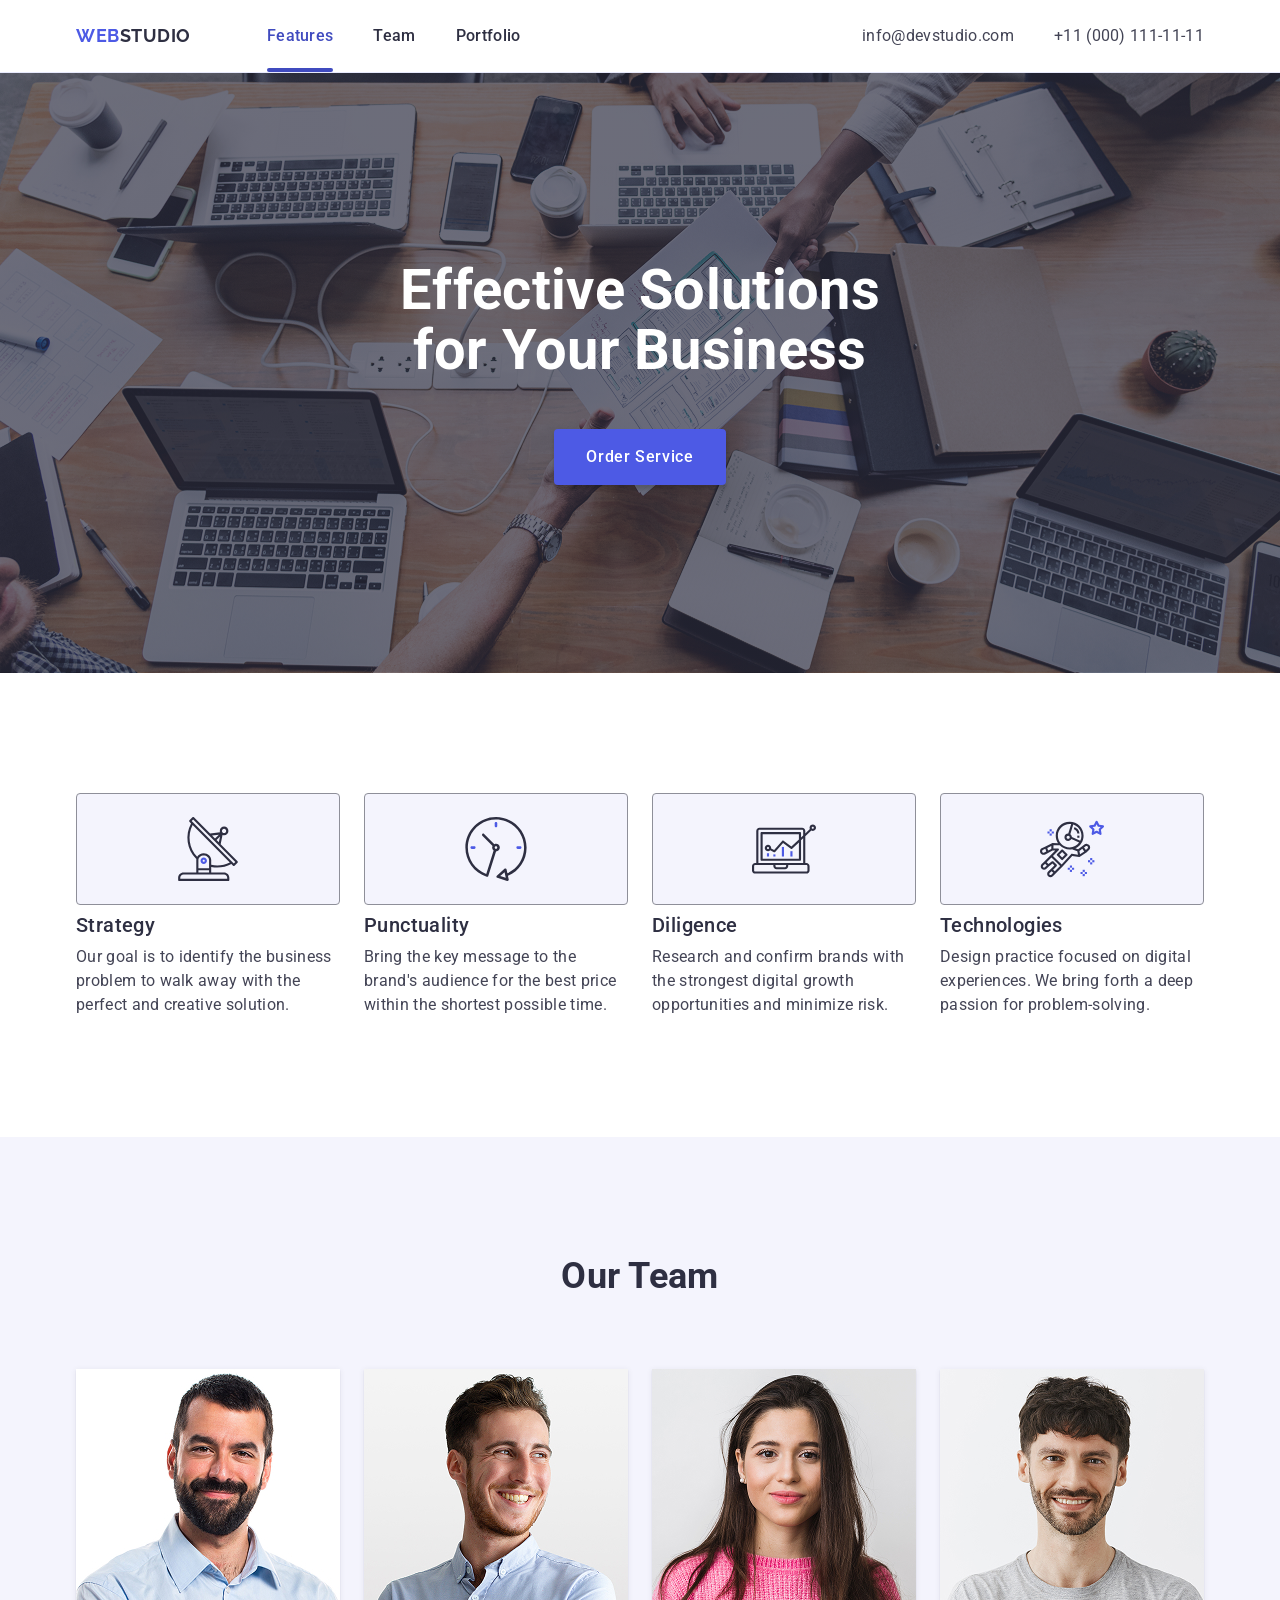
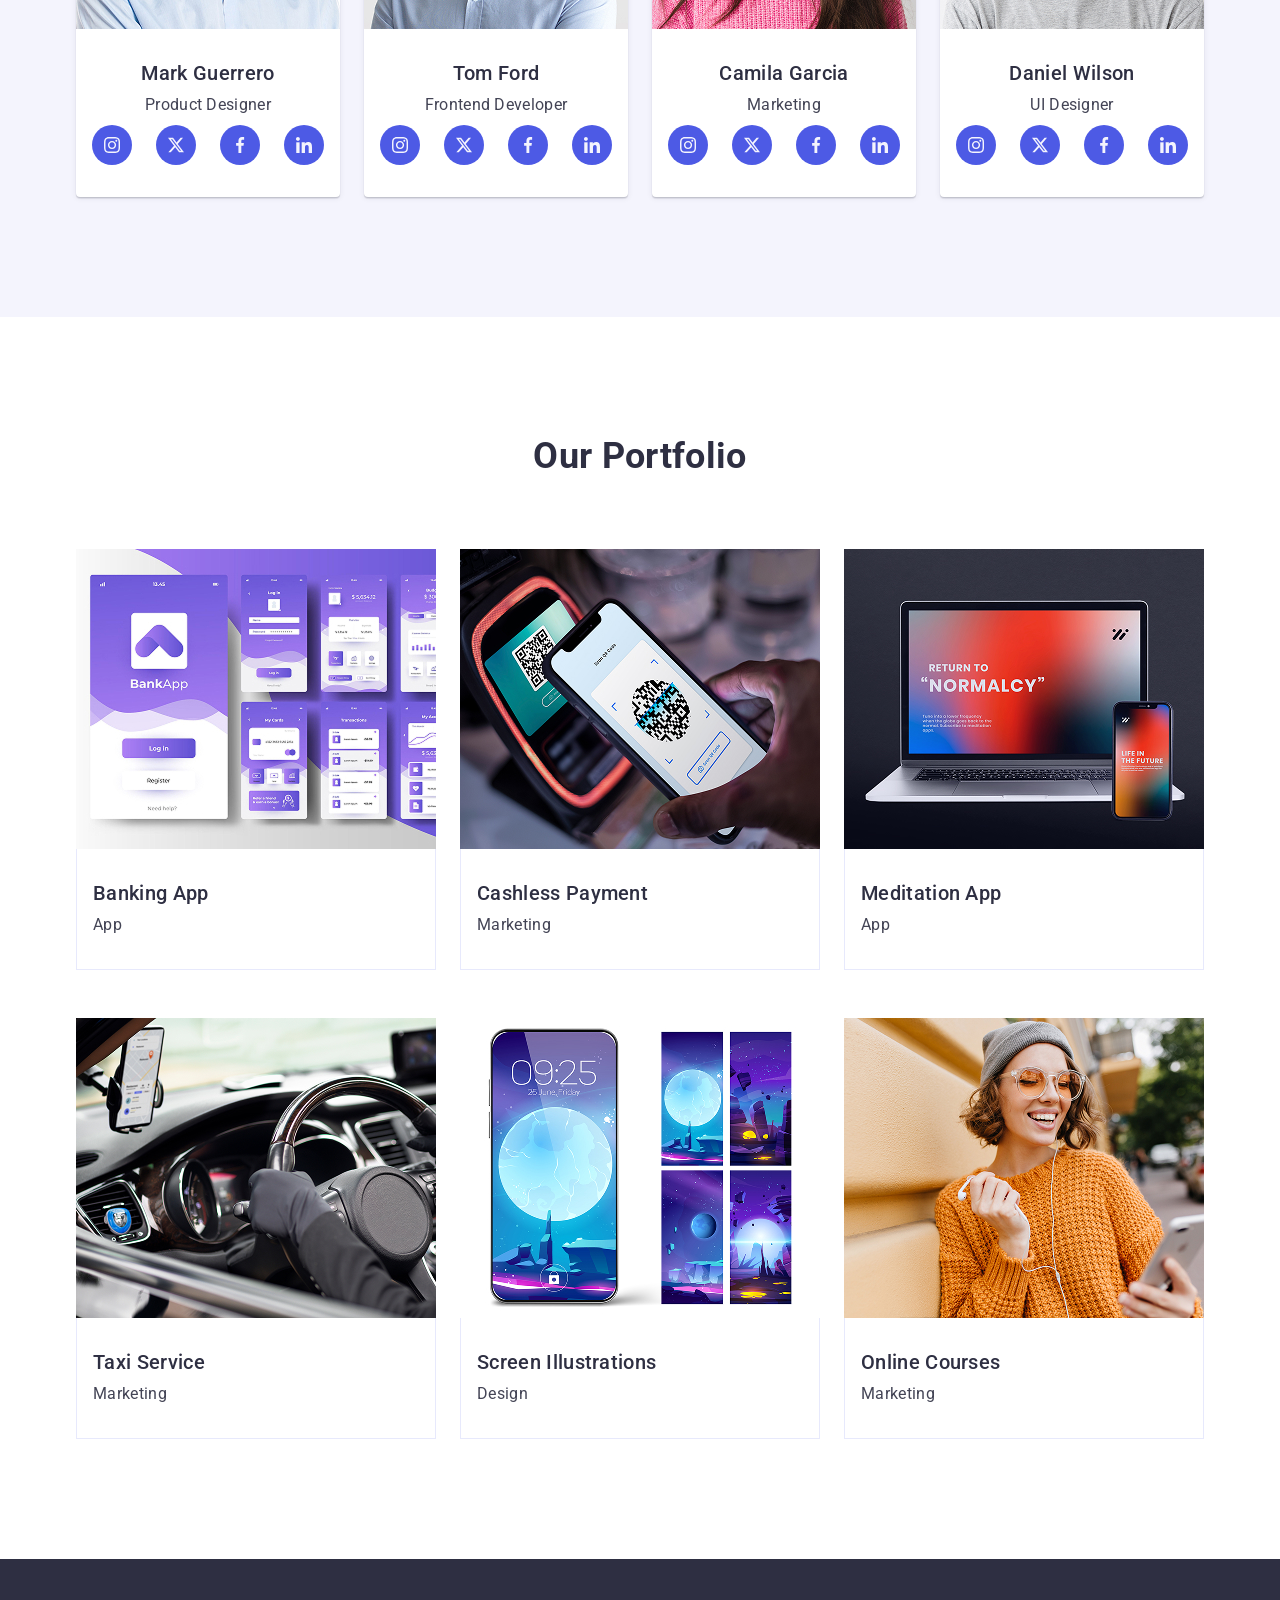
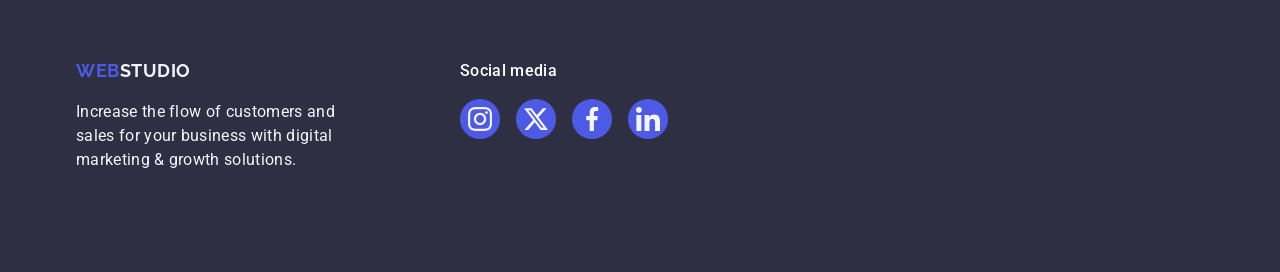
==== index.html @ fd8f3ca8 "Initial commit" ====
<!doctype html>
<html lang="en">
  <head>
    <meta charset="UTF-8" />
    <meta name="viewport" content="width=device-width, initial-scale=1.0" />
    <title>WebStudio</title>
    <link rel="preconnect" href="https://fonts.googleapis.com" />
    <link rel="preconnect" href="https://fonts.gstatic.com" crossorigin />
    <link
      href="https://fonts.googleapis.com/css2?family=Raleway:ital,wght@0,100..900;1,100..900&family=Roboto:ital,wght@0,100..900;1,100..900&display=swap"
      rel="stylesheet"
    />
    <link
      rel="stylesheet"
      href="https://cdnjs.cloudflare.com/ajax/libs/modern-normalize/3.0.1/modern-normalize.min.css"
      integrity="sha512-q6WgHqiHlKyOqslT/lgBgodhd03Wp4BEqKeW6nNtlOY4quzyG3VoQKFrieaCeSnuVseNKRGpGeDU3qPmabCANg=="
      crossorigin="anonymous"
      referrerpolicy="no-referrer"
    />
    <link rel="stylesheet" href="./css/main.css" />
  </head>
  <body>
    <!-- Header section -->
    <header class="header" id="header">
      <div class="container">
        <a class="header-logo logo" href="./index.html">
          <span class="accent">Web</span>Studio
        </a>
        <nav class="nav">
          <ul class="nav-list">
            <li class="nav-item">
              <a class="nav-link current" href="#features">Features</a>
            </li>
            <li class="nav-item">
              <a class="nav-link" href="#team">Team</a>
            </li>
            <li class="nav-item">
              <a class="nav-link" href="#portfolio">Portfolio</a>
            </li>
          </ul>
        </nav>
        <address class="address">
          <ul class="address-list">
            <li class="address-item">
              <a class="address-link" href="mailto:info@devstudio.com">
                info@devstudio.com
              </a>
            </li>
            <li class="address-item">
              <a class="address-link" href="tel:+110001111111">
                +11 (000) 111-11-11
              </a>
            </li>
          </ul>
        </address>
      </div>
    </header>
    <!-- Main section -->
    <main>
      <!-- Hero section -->
      <section class="hero" id="hero">
        <div class="container">
          <h1 class="hero-title">Effective Solutions for Your Business</h1>
          <button class="btn" type="button">Order Service</button>
        </div>
      </section>
      <!-- Features section -->
      <section class="features section" id="features">
        <div class="container">
          <h2 class="sr-only">Our Features</h2>
          <ul class="features-list">
            <li class="features-item">
              <div class="features-wrapper">
                <svg class="features-icon" width="64" height="64">
                  <use href="./images/icons.svg#antena"></use>
                </svg>
              </div>
              <h3 class="features-caption">Strategy</h3>
              <p class="features-text">
                Our goal is to identify the business problem to walk away with
                the perfect and creative solution.
              </p>
            </li>
            <li class="features-item">
              <div class="features-wrapper">
                <svg class="features-icon" width="64" height="64">
                  <use href="./images/icons.svg#clock"></use>
                </svg>
              </div>
              <h3 class="features-caption">Punctuality</h3>
              <p class="features-text">
                Bring the key message to the brand's audience for the best price
                within the shortest possible time.
              </p>
            </li>
            <li class="features-item">
              <div class="features-wrapper">
                <svg class="features-icon" width="64" height="64">
                  <use href="./images/icons.svg#diagram"></use>
                </svg>
              </div>
              <h3 class="features-caption">Diligence</h3>
              <p class="features-text">
                Research and confirm brands with the strongest digital growth
                opportunities and minimize risk.
              </p>
            </li>
            <li class="features-item">
              <div class="features-wrapper">
                <svg class="features-icon" width="64" height="64">
                  <use href="./images/icons.svg#astronaut"></use>
                </svg>
              </div>
              <h3 class="features-caption">Technologies</h3>
              <p class="features-text">
                Design practice focused on digital experiences. We bring forth a
                deep passion for problem-solving.
              </p>
            </li>
          </ul>
        </div>
      </section>
      <!-- Team section -->
      <section class="team section" id="team">
        <div class="container">
          <h2 class="team-title section-title">Our Team</h2>
          <ul class="team-list">
            <li class="team-item">
              <img
                class="team-avatar"
                src="./images/team-1.jpg"
                alt="Mark Guerrero"
                width="264"
                height="260"
              />
              <div class="team-item-text">
                <h3 class="team-author">Mark Guerrero</h3>
                <p class="team-text">Product Designer</p>
                <div class="team-wrapper">
                  <ul class="team-social-list">
                    <li class="team-social-item">
                      <a
                        class="team-link"
                        href="https://instagram.com"
                        target="_blank"
                        rel="noopener noreferrer"
                      >
                        <svg class="team-icon" width="16" height="16">
                          <use href="./images/icons.svg#instagram"></use>
                        </svg>
                      </a>
                    </li>
                    <li class="team-social-item">
                      <a
                        class="team-link"
                        href="https://twitter.com"
                        target="_blank"
                        rel="noopener noreferrer"
                      >
                        <svg class="team-icon" width="16" height="16">
                          <use href="./images/icons.svg#twitter"></use>
                        </svg>
                      </a>
                    </li>
                    <li class="team-social-item">
                      <a
                        class="team-link"
                        href="https://www.facebook.com/?locale=ru_RU"
                        target="_blank"
                        rel="noopener noreferrer"
                      >
                        <svg class="team-icon" width="16" height="16">
                          <use href="./images/icons.svg#facebook"></use>
                        </svg>
                      </a>
                    </li>
                    <li class="team-social-item">
                      <a
                        class="team-link"
                        href="https://ua.linkedin.com/"
                        target="_blank"
                        rel="noopener noreferrer"
                      >
                        <svg class="team-icon" width="16" height="16">
                          <use href="./images/icons.svg#linkedin"></use>
                        </svg>
                      </a>
                    </li>
                  </ul>
                </div>
              </div>
            </li>
            <li class="team-item">
              <img
                class="team-avatar"
                src="./images/team-2.jpg"
                alt="Tom Ford"
                width="264"
                height="260"
              />
              <div class="team-item-text">
                <h3 class="team-author">Tom Ford</h3>
                <p class="team-text">Frontend Developer</p>
                <div class="team-wrapper">
                  <ul class="team-social-list">
                    <li class="team-social-item">
                      <a
                        class="team-link"
                        href="https://instagram.com"
                        target="_blank"
                        rel="noopener noreferrer"
                      >
                        <svg class="team-icon" width="16" height="16">
                          <use href="./images/icons.svg#instagram"></use>
                        </svg>
                      </a>
                    </li>
                    <li class="team-social-item">
                      <a
                        class="team-link"
                        href="https://twitter.com"
                        target="_blank"
                        rel="noopener noreferrer"
                      >
                        <svg class="team-icon" width="16" height="16">
                          <use href="./images/icons.svg#twitter"></use>
                        </svg>
                      </a>
                    </li>
                    <li class="team-social-item">
                      <a
                        class="team-link"
                        href="https://www.facebook.com/?locale=ru_RU"
                        target="_blank"
                        rel="noopener noreferrer"
                      >
                        <svg class="team-icon" width="16" height="16">
                          <use href="./images/icons.svg#facebook"></use>
                        </svg>
                      </a>
                    </li>
                    <li class="team-social-item">
                      <a
                        class="team-link"
                        href="https://ua.linkedin.com/"
                        target="_blank"
                        rel="noopener noreferrer"
                      >
                        <svg class="team-icon" width="16" height="16">
                          <use href="./images/icons.svg#linkedin"></use>
                        </svg>
                      </a>
                    </li>
                  </ul>
                </div>
              </div>
            </li>
            <li class="team-item">
              <img
                class="team-avatar"
                src="./images/team-3.jpg"
                alt="Camila Garcia"
                width="264"
                height="260"
              />
              <div class="team-item-text">
                <h3 class="team-author">Camila Garcia</h3>
                <p class="team-text">Marketing</p>
                <div class="team-wrapper">
                  <ul class="team-social-list">
                    <li class="team-social-item">
                      <a
                        class="team-link"
                        href="https://instagram.com"
                        target="_blank"
                        rel="noopener noreferrer"
                      >
                        <svg class="team-icon" width="16" height="16">
                          <use href="./images/icons.svg#instagram"></use>
                        </svg>
                      </a>
                    </li>
                    <li class="team-social-item">
                      <a
                        class="team-link"
                        href="https://twitter.com"
                        target="_blank"
                        rel="noopener noreferrer"
                      >
                        <svg class="team-icon" width="16" height="16">
                          <use href="./images/icons.svg#twitter"></use>
                        </svg>
                      </a>
                    </li>
                    <li class="team-social-item">
                      <a
                        class="team-link"
                        href="https://www.facebook.com/?locale=ru_RU"
                        target="_blank"
                        rel="noopener noreferrer"
                      >
                        <svg class="team-icon" width="16" height="16">
                          <use href="./images/icons.svg#facebook"></use>
                        </svg>
                      </a>
                    </li>
                    <li class="team-social-item">
                      <a
                        class="team-link"
                        href="https://ua.linkedin.com/"
                        target="_blank"
                        rel="noopener noreferrer"
                      >
                        <svg class="team-icon" width="16" height="16">
                          <use href="./images/icons.svg#linkedin"></use>
                        </svg>
                      </a>
                    </li>
                  </ul>
                </div>
              </div>
            </li>
            <li class="team-item">
              <img
                class="team-avatar"
                src="./images/team-4.jpg"
                alt="Daniel Wilson"
                width="264"
                height="260"
              />
              <div class="team-item-text">
                <h3 class="team-author">Daniel Wilson</h3>
                <p class="team-text">UI Designer</p>
                <div class="team-wrapper">
                  <ul class="team-social-list">
                    <li class="team-social-item">
                      <a
                        class="team-link"
                        href="https://instagram.com"
                        target="_blank"
                        rel="noopener noreferrer"
                      >
                        <svg class="team-icon" width="16" height="16">
                          <use href="./images/icons.svg#instagram"></use>
                        </svg>
                      </a>
                    </li>
                    <li class="team-social-item">
                      <a
                        class="team-link"
                        href="https://twitter.com"
                        target="_blank"
                        rel="noopener noreferrer"
                      >
                        <svg class="team-icon" width="16" height="16">
                          <use href="./images/icons.svg#twitter"></use>
                        </svg>
                      </a>
                    </li>
                    <li class="team-social-item">
                      <a
                        class="team-link"
                        href="https://www.facebook.com/?locale=ru_RU"
                        target="_blank"
                        rel="noopener noreferrer"
                      >
                        <svg class="team-icon" width="16" height="16">
                          <use href="./images/icons.svg#facebook"></use>
                        </svg>
                      </a>
                    </li>
                    <li class="team-social-item">
                      <a
                        class="team-link"
                        href="https://ua.linkedin.com/"
                        target="_blank"
                        rel="noopener noreferrer"
                      >
                        <svg class="team-icon" width="16" height="16">
                          <use href="./images/icons.svg#linkedin"></use>
                        </svg>
                      </a>
                    </li>
                  </ul>
                </div>
              </div>
            </li>
          </ul>
        </div>
      </section>
      <!-- Portfolio section -->
      <section class="portfolio section" id="portfolio">
        <div class="container">
          <h2 class="portfolio-title section-title">Our Portfolio</h2>
          <ul class="portfolio-list">
            <li class="portfolio-item">
              <div class="portfolio-thumb">
                <img
                  class="portfolio-pic"
                  src="./images/portfolio-1.jpg"
                  alt="Project Image"
                  width="360"
                  height="300"
                />
                <p class="overlay">
                  14 Stylish and User-Friendly App Design Concepts · Task
                  Manager App · Calorie Tracker App · Exotic Fruit Ecommerce App
                  · Cloud Storage App
                </p>
              </div>
              <div class="portfolio-item-text">
                <h3 class="portfolio-caption">Banking App</h3>
                <p class="portfolio-text">App</p>
              </div>
            </li>
            <li class="portfolio-item">
              <div class="portfolio-thumb">
                <img
                  class="portfolio-pic"
                  src="./images/portfolio-2.jpg"
                  alt="Project Image"
                  width="360"
                  height="300"
                />
                <p class="overlay">
                  14 Stylish and User-Friendly App Design Concepts · Task
                  Manager App · Calorie Tracker App · Exotic Fruit Ecommerce App
                  · Cloud Storage App
                </p>
              </div>
              <div class="portfolio-item-text">
                <h3 class="portfolio-caption">Cashless Payment</h3>
                <p class="portfolio-text">Marketing</p>
              </div>
            </li>
            <li class="portfolio-item">
              <div class="portfolio-thumb">
                <img
                  class="portfolio-pic"
                  src="./images/portfolio-3.jpg"
                  alt="Project Image"
                  width="360"
                  height="300"
                />
                <p class="overlay">
                  14 Stylish and User-Friendly App Design Concepts · Task
                  Manager App · Calorie Tracker App · Exotic Fruit Ecommerce App
                  · Cloud Storage App
                </p>
              </div>
              <div class="portfolio-item-text">
                <h3 class="portfolio-caption">Meditation App</h3>
                <p class="portfolio-text">App</p>
              </div>
            </li>
            <li class="portfolio-item">
              <div class="portfolio-thumb">
                <img
                  class="portfolio-pic"
                  src="./images/portfolio-4.jpg"
                  alt="Project Image"
                  width="360"
                  height="300"
                />
                <p class="overlay">
                  14 Stylish and User-Friendly App Design Concepts · Task
                  Manager App · Calorie Tracker App · Exotic Fruit Ecommerce App
                  · Cloud Storage App
                </p>
              </div>
              <div class="portfolio-item-text">
                <h3 class="portfolio-caption">Taxi Service</h3>
                <p class="portfolio-text">Marketing</p>
              </div>
            </li>
            <li class="portfolio-item">
              <div class="portfolio-thumb">
                <img
                  class="portfolio-pic"
                  src="./images/portfolio-5.jpg"
                  alt="Project Image"
                  width="360"
                  height="300"
                />
                <p class="overlay">
                  14 Stylish and User-Friendly App Design Concepts · Task
                  Manager App · Calorie Tracker App · Exotic Fruit Ecommerce App
                  · Cloud Storage App
                </p>
              </div>
              <div class="portfolio-item-text">
                <h3 class="portfolio-caption">Screen Illustrations</h3>
                <p class="portfolio-text">Design</p>
              </div>
            </li>
            <li class="portfolio-item">
              <div class="portfolio-thumb">
                <img
                  class="portfolio-pic"
                  src="./images/portfolio-6.jpg"
                  alt="Project Image"
                  width="360"
                  height="300"
                />
                <p class="overlay">
                  14 Stylish and User-Friendly App Design Concepts · Task
                  Manager App · Calorie Tracker App · Exotic Fruit Ecommerce App
                  · Cloud Storage App
                </p>
              </div>
              <div class="portfolio-item-text">
                <h3 class="portfolio-caption">Online Courses</h3>
                <p class="portfolio-text">Marketing</p>
              </div>
            </li>
          </ul>
        </div>
      </section>
    </main>
    <!-- Footer section -->
    <footer class="footer" id="footer">
      <div class="container">
        <div class="footer-wrapper">
          <a class="footer-logo logo" href="./index.html">
            <span class="accent">Web</span>Studio
          </a>
          <p class="footer-text">
            Increase the flow of customers and sales for your business with
            digital marketing & growth solutions.
          </p>
        </div>
        <div class="footer-social">
          <p class="footer-caption">Social media</p>
          <ul class="footer-list">
            <li class="footer-item">
              <a
                class="footer-link"
                href="https://instagram.com"
                target="_blank"
                rel="noopener noreferrer"
              >
                <svg class="footer-icon" width="24" height="24">
                  <use href="./images/icons.svg#instagram"></use>
                </svg>
              </a>
            </li>
            <li class="footer-item">
              <a
                class="footer-link"
                href="https://twitter.com"
                target="_blank"
                rel="noopener noreferrer"
              >
                <svg class="footer-icon" width="24" height="24">
                  <use href="./images/icons.svg#twitter"></use>
                </svg>
              </a>
            </li>
            <li class="footer-item">
              <a
                class="footer-link"
                href="https://www.facebook.com/?locale=ru_RU"
                target="_blank"
                rel="noopener noreferrer"
              >
                <svg class="footer-icon" width="24" height="24">
                  <use href="./images/icons.svg#facebook"></use>
                </svg>
              </a>
            </li>
            <li class="footer-item">
              <a
                class="footer-link"
                href="https://ua.linkedin.com/"
                target="_blank"
                rel="noopener noreferrer"
              >
                <svg class="footer-icon" width="24" height="24">
                  <use href="./images/icons.svg#linkedin"></use>
                </svg>
              </a>
            </li>
          </ul>
        </div>
      </div>
    </footer>
  </body>
</html>
---- css/main.css ----
@import './common.css';

@import './header.css';
@import './hero.css';
@import './features.css';
@import './team.css';
@import './portfolio.css';
@import './footer.css';
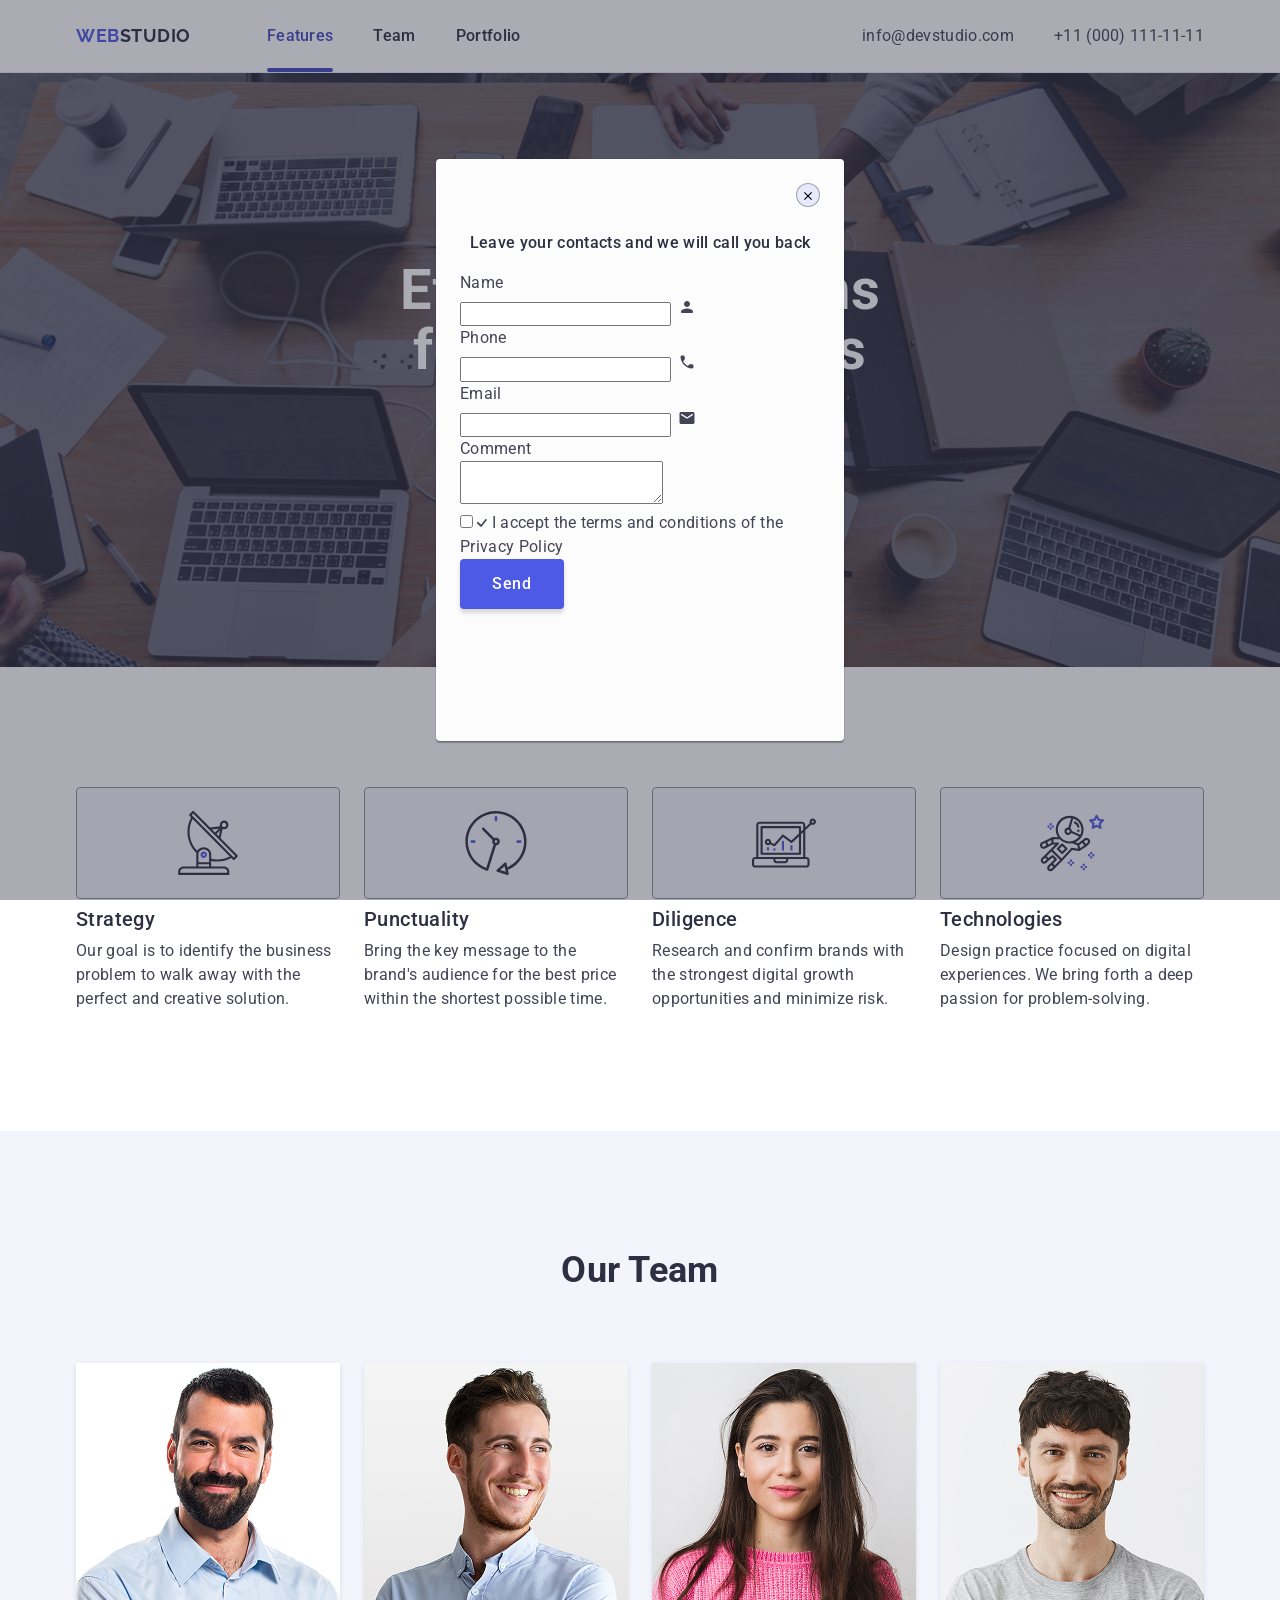
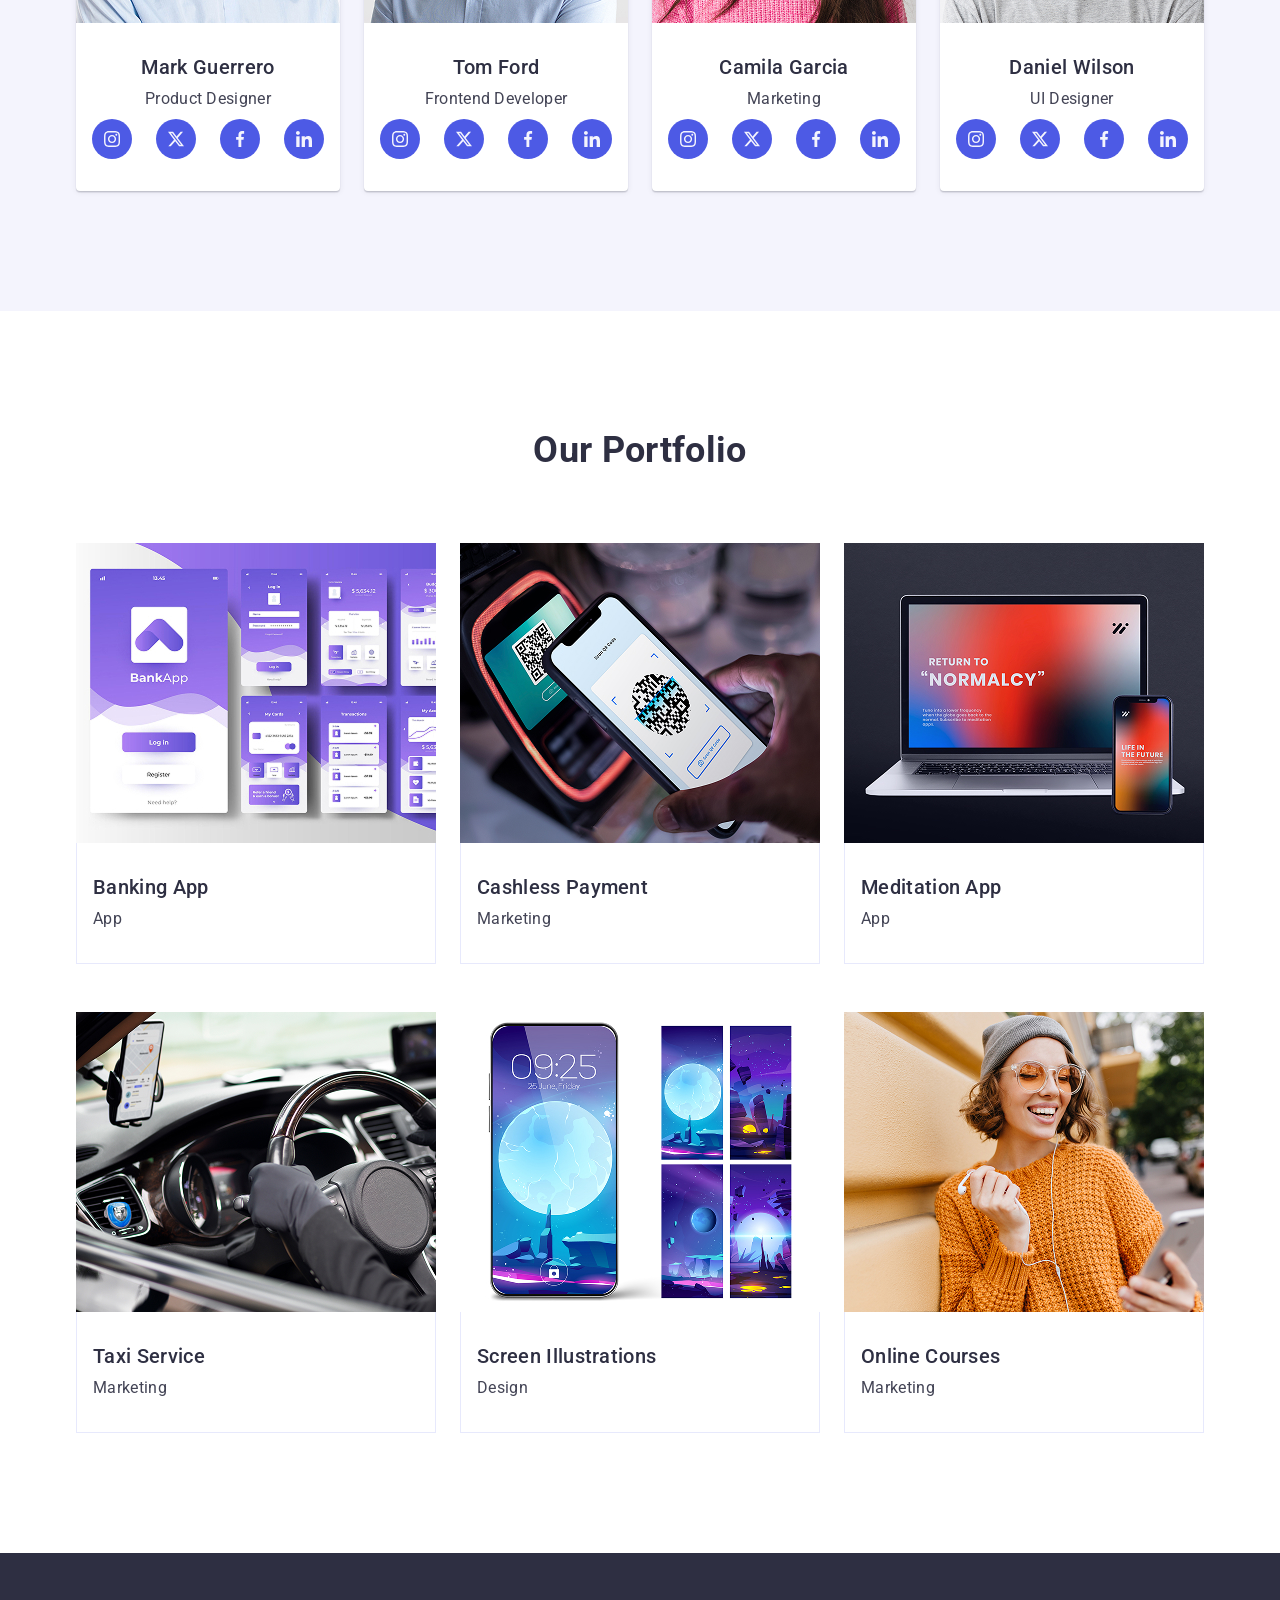
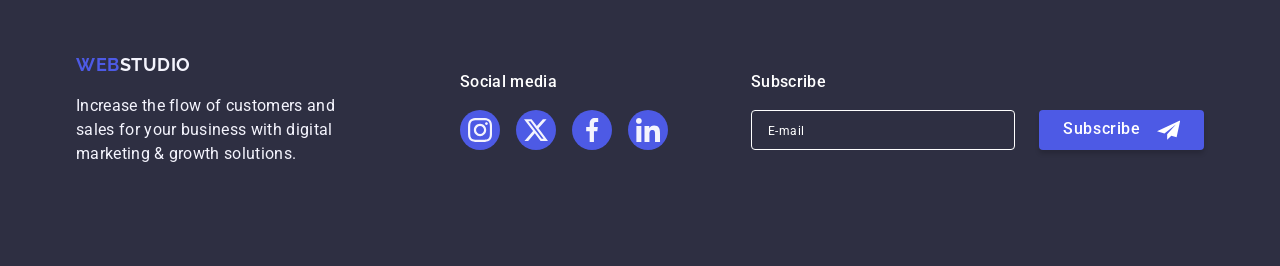
==== commit 3f3c22eb: "Made footer modal and start make modal-window" ====
--- a/index.html
+++ b/index.html
@@ -582,7 +582,123 @@
             </li>
           </ul>
         </div>
+        <div class="footer-subscribe">
+          <p class="footer-caption">Subscribe</p>
+          <form class="footer-subscribe-form" name="subscription">
+            <input
+              class="footer-subscribe-input"
+              type="email"
+              name="user_subscribe"
+              placeholder="E-mail"
+            />
+
+            <button class="btn footer-btn" type="submit">
+              Subscribe
+              <svg class="footer-subscribe-icon" width="24" height="24">
+                <use href="./images/icons.svg#send"></use>
+              </svg>
+            </button>
+          </form>
+        </div>
       </div>
     </footer>
+    <!-- Modal window -->
+    <div class="backdrop is-open">
+      <div class="modal">
+        <button class="modal-btn" type="button" aria-label="close modal button">
+          <svg class="modal-btn-icon" width="8" height="8">
+            <use href="./images/icons.svg#close"></use>
+          </svg>
+        </button>
+        <p class="modal-caption">
+          Leave your contacts and we will call you back
+        </p>
+        <form class="modal-form" name="order_service">
+          <div class="modal-form-field">
+            <label class="modal-form-label" name="user_name">Name</label>
+            <div class="modal-form-wrapper">
+              <input
+                class="modal-form-input"
+                type="text"
+                id="user_name"
+                name="user_name"
+                required
+                minlength="2"
+              />
+              <svg class="modal-form-icon" width="24" height="24">
+                <use href="./images/icons.svg#person"></use>
+              </svg>
+            </div>
+          </div>
+          <div class="modal-form-field">
+            <label class="modal-form-label" name="user_phone">Phone</label>
+            <div class="modal-form-wrapper">
+              <input
+                class="modal-form-input"
+                type="tel"
+                id="user_phone"
+                name="user_phone"
+                required
+              />
+              <svg class="modal-form-icon" width="24" height="24">
+                <use href="./images/icons.svg#phone"></use>
+              </svg>
+            </div>
+          </div>
+          <div class="modal-form-field">
+            <label class="modal-form-label" name="user_email">Email</label>
+            <div class="modal-form-wrapper">
+              <input
+                class="modal-form-input"
+                type="email"
+                id="user_email"
+                name="user_email"
+                required
+              />
+              <svg class="modal-form-icon" width="24" height="24">
+                <use href="./images/icons.svg#email"></use>
+              </svg>
+            </div>
+          </div>
+          <div class="modal-form-field">
+            <label class="modal-form-label" name="user_comment">Comment</label>
+            <div class="modal-form-wrapper">
+              <textarea
+                class="modal-form-comment"
+                name="user_comment"
+                id="user_comment"
+                required
+                minlength="20"
+              ></textarea>
+            </div>
+          </div>
+          <div class="modal-form-agreement">
+            <input
+              class="checkbox"
+              type="checkbox"
+              name="user_policy"
+              id="user_policy"
+              required
+            />
+            <label class="modal-form-policy" for="user_policy">
+              <span class="modal-form-checkbox">
+                <svg class="modal-form-checkbox-icon" width="10" height="10">
+                  <use href="./images/icons.svg#check-mark"></use>
+                </svg>
+              </span>
+              I accept the terms and conditions of the
+              <a
+                class="modal-form-link"
+                href="#"
+                target="_blank"
+                rel="noopener noreferrer"
+                >Privacy Policy</a
+              >
+            </label>
+          </div>
+          <button class="btn" type="submit">Send</button>
+        </form>
+      </div>
+    </div>
   </body>
 </html>
--- a/css/main.css
+++ b/css/main.css
@@ -6,3 +6,4 @@
 @import './team.css';
 @import './portfolio.css';
 @import './footer.css';
+@import './modal.css';
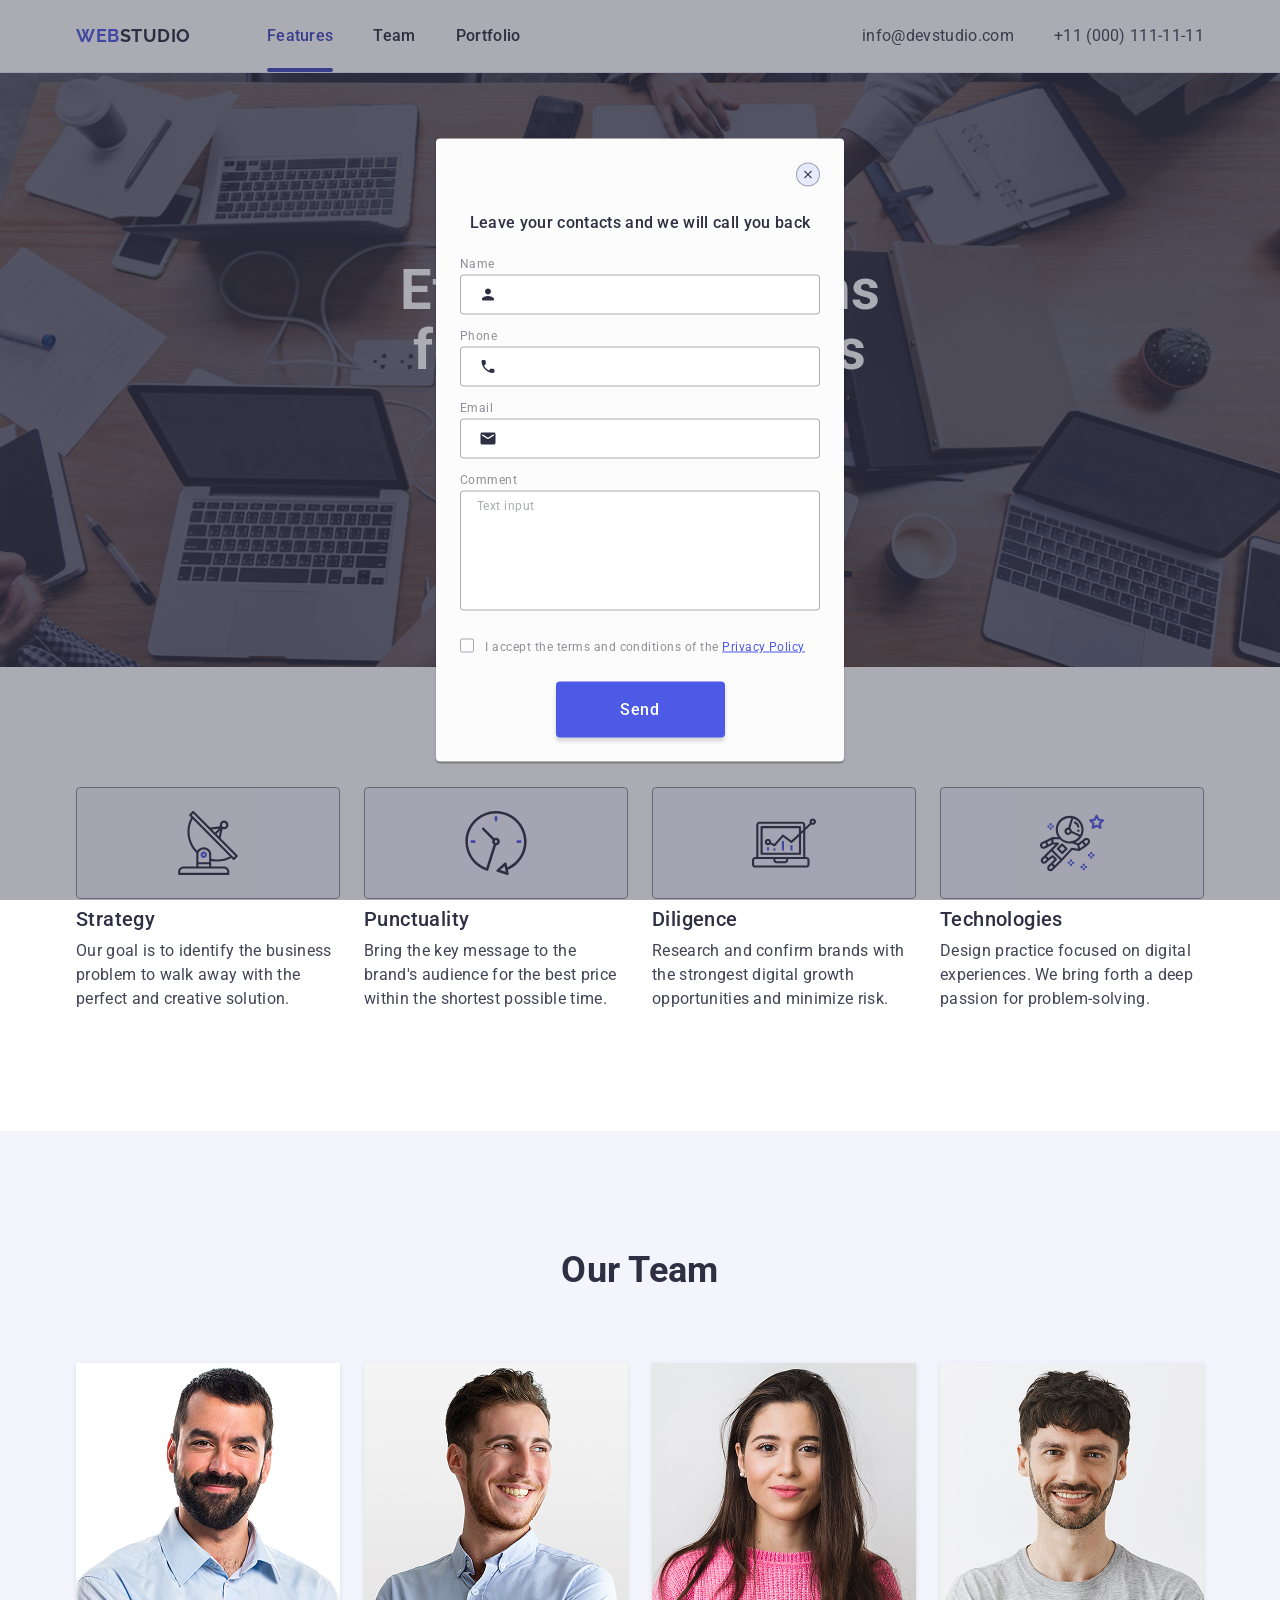
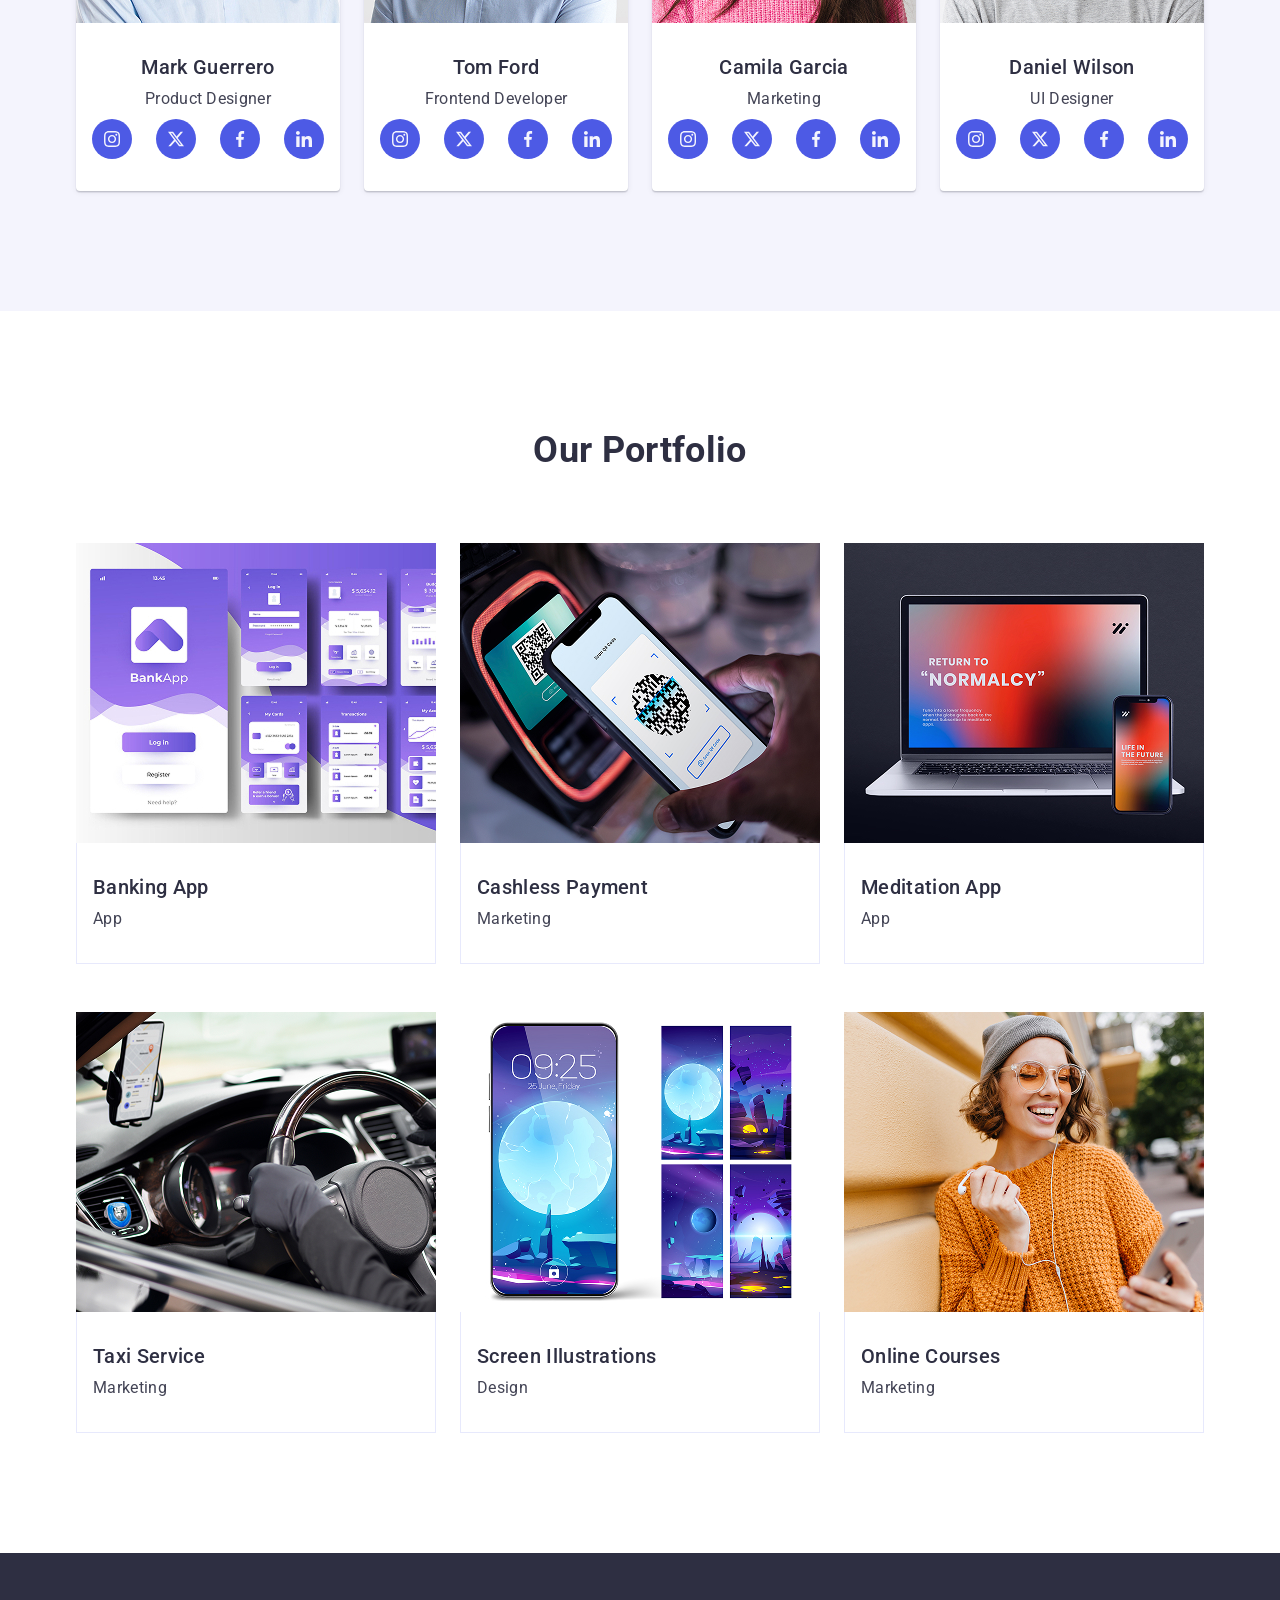
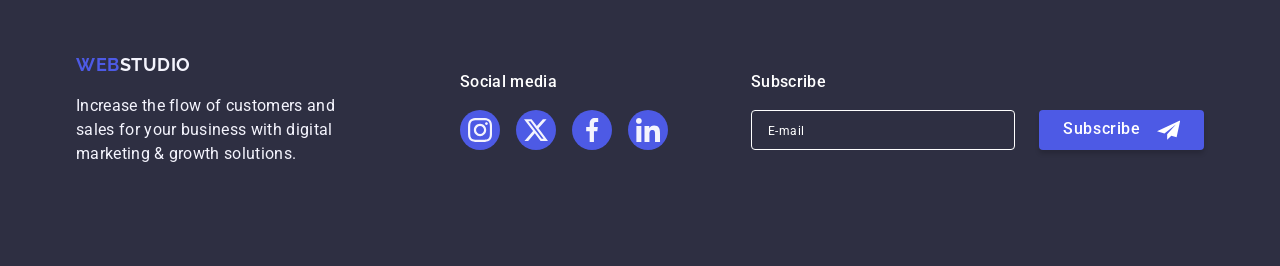
==== commit 4685bb5a: "Create modal window" ====
--- a/index.html
+++ b/index.html
@@ -667,6 +667,7 @@
                 class="modal-form-comment"
                 name="user_comment"
                 id="user_comment"
+                placeholder="Text input"
                 required
                 minlength="20"
               ></textarea>
@@ -674,7 +675,7 @@
           </div>
           <div class="modal-form-agreement">
             <input
-              class="checkbox"
+              class="checkbox sr-only"
               type="checkbox"
               name="user_policy"
               id="user_policy"
@@ -696,7 +697,7 @@
               >
             </label>
           </div>
-          <button class="btn" type="submit">Send</button>
+          <button class="btn submit" type="submit">Send</button>
         </form>
       </div>
     </div>
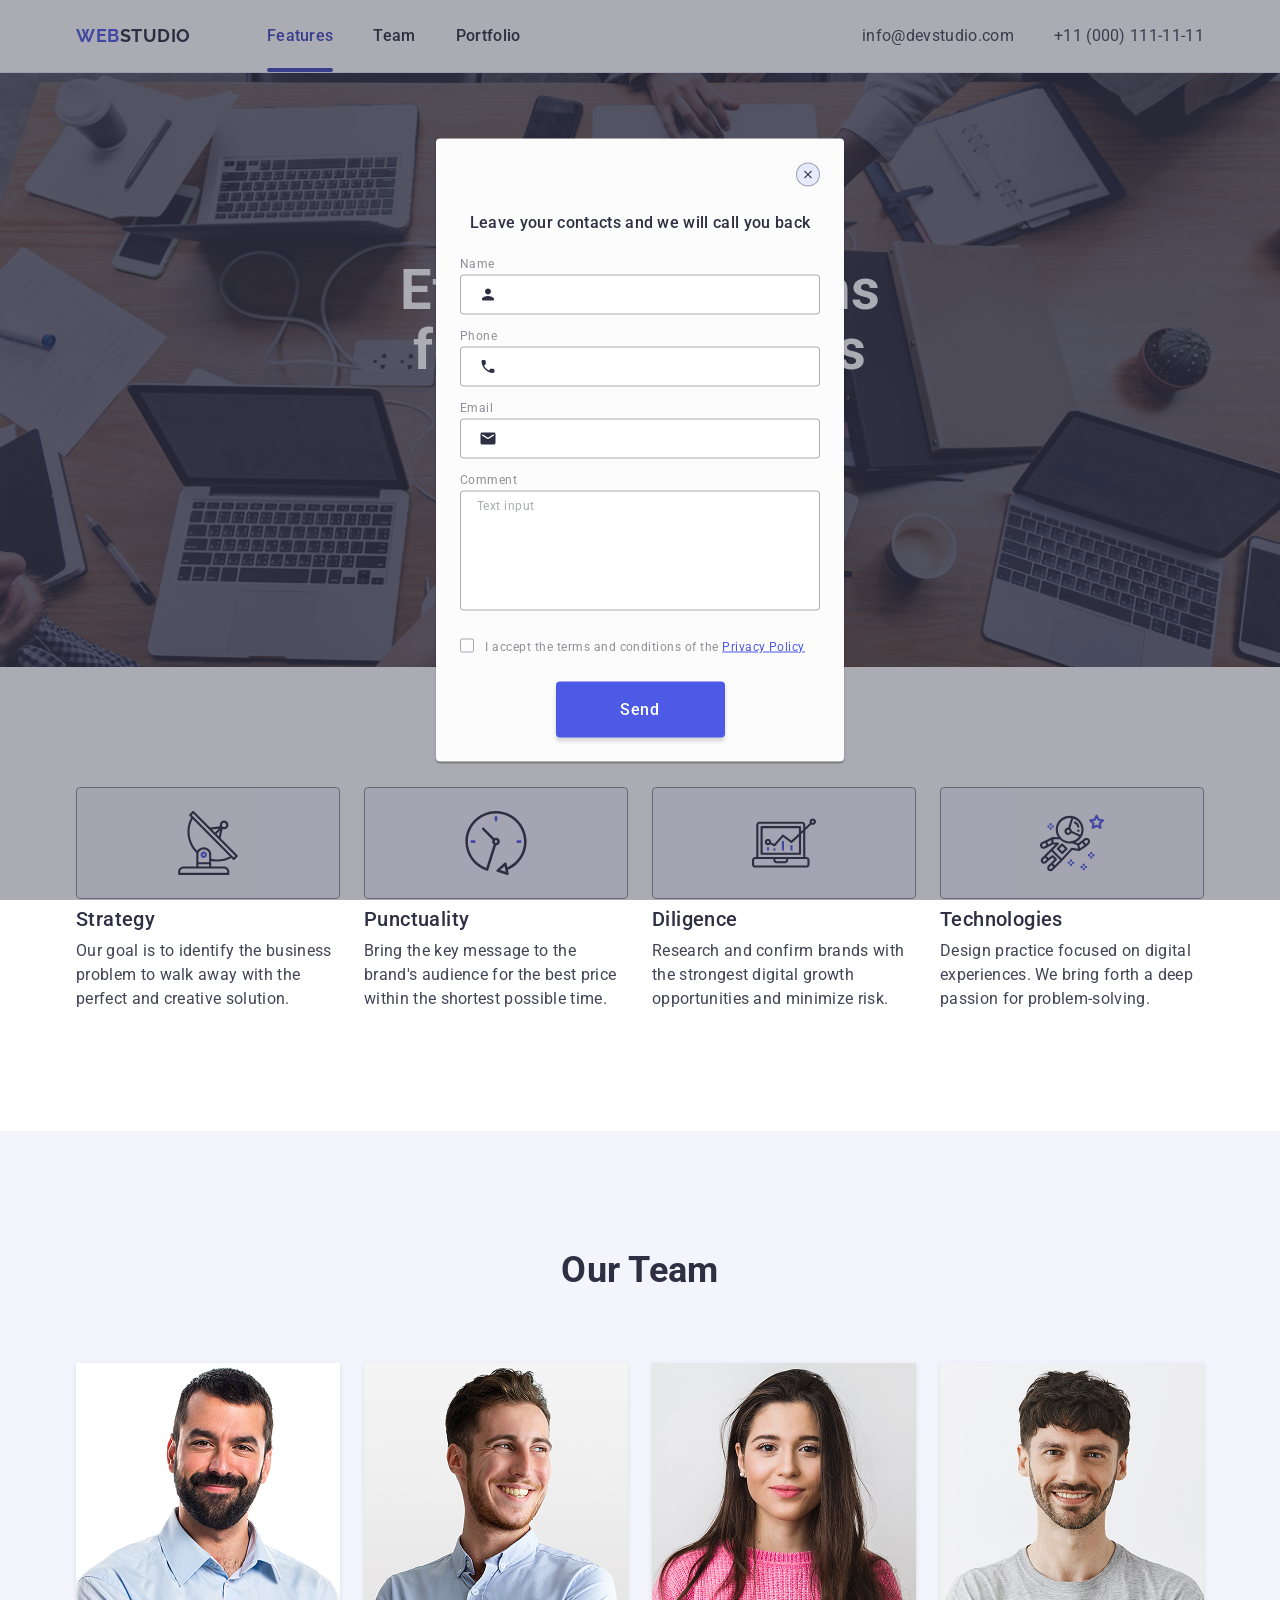
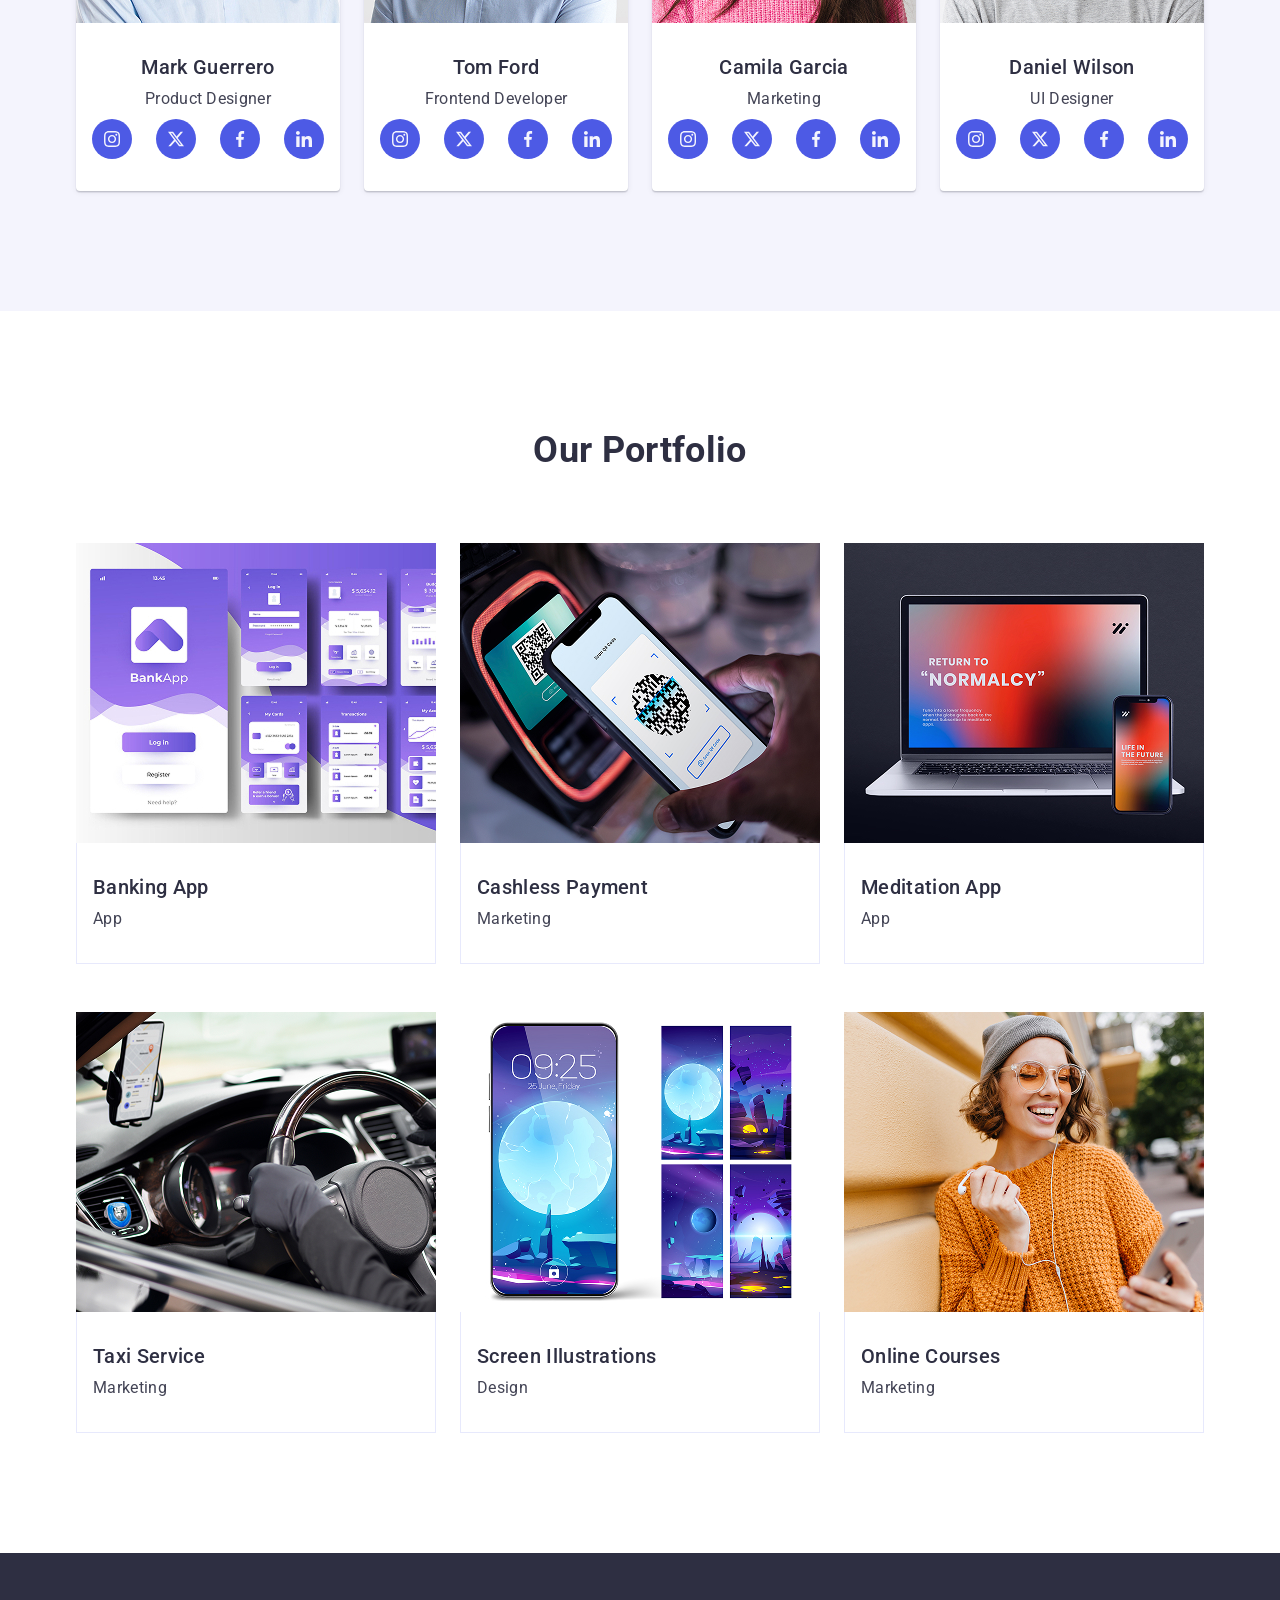
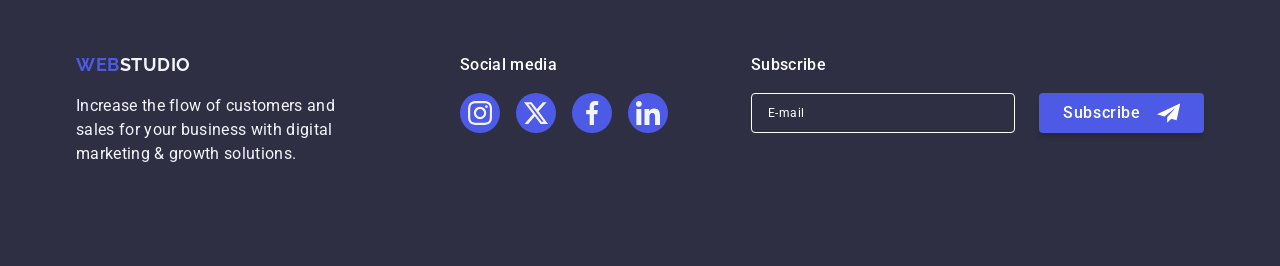
==== commit e447664a: "Fixed mistakes with footer-container and modal" ====
--- a/index.html
+++ b/index.html
@@ -603,8 +603,8 @@
       </div>
     </footer>
     <!-- Modal window -->
-    <div class="backdrop is-open">
-      <div class="modal">
+    <div class="backdrop is-open" id="modal">
+      <div class="modal" id="modal">
         <button class="modal-btn" type="button" aria-label="close modal button">
           <svg class="modal-btn-icon" width="8" height="8">
             <use href="./images/icons.svg#close"></use>
@@ -615,7 +615,7 @@
         </p>
         <form class="modal-form" name="order_service">
           <div class="modal-form-field">
-            <label class="modal-form-label" name="user_name">Name</label>
+            <label class="modal-form-label" for="user_name">Name</label>
             <div class="modal-form-wrapper">
               <input
                 class="modal-form-input"
@@ -631,7 +631,7 @@
             </div>
           </div>
           <div class="modal-form-field">
-            <label class="modal-form-label" name="user_phone">Phone</label>
+            <label class="modal-form-label" for="user_phone">Phone</label>
             <div class="modal-form-wrapper">
               <input
                 class="modal-form-input"
@@ -646,7 +646,7 @@
             </div>
           </div>
           <div class="modal-form-field">
-            <label class="modal-form-label" name="user_email">Email</label>
+            <label class="modal-form-label" for="user_email">Email</label>
             <div class="modal-form-wrapper">
               <input
                 class="modal-form-input"
@@ -661,7 +661,7 @@
             </div>
           </div>
           <div class="modal-form-field">
-            <label class="modal-form-label" name="user_comment">Comment</label>
+            <label class="modal-form-label" for="user_comment">Comment</label>
             <div class="modal-form-wrapper">
               <textarea
                 class="modal-form-comment"
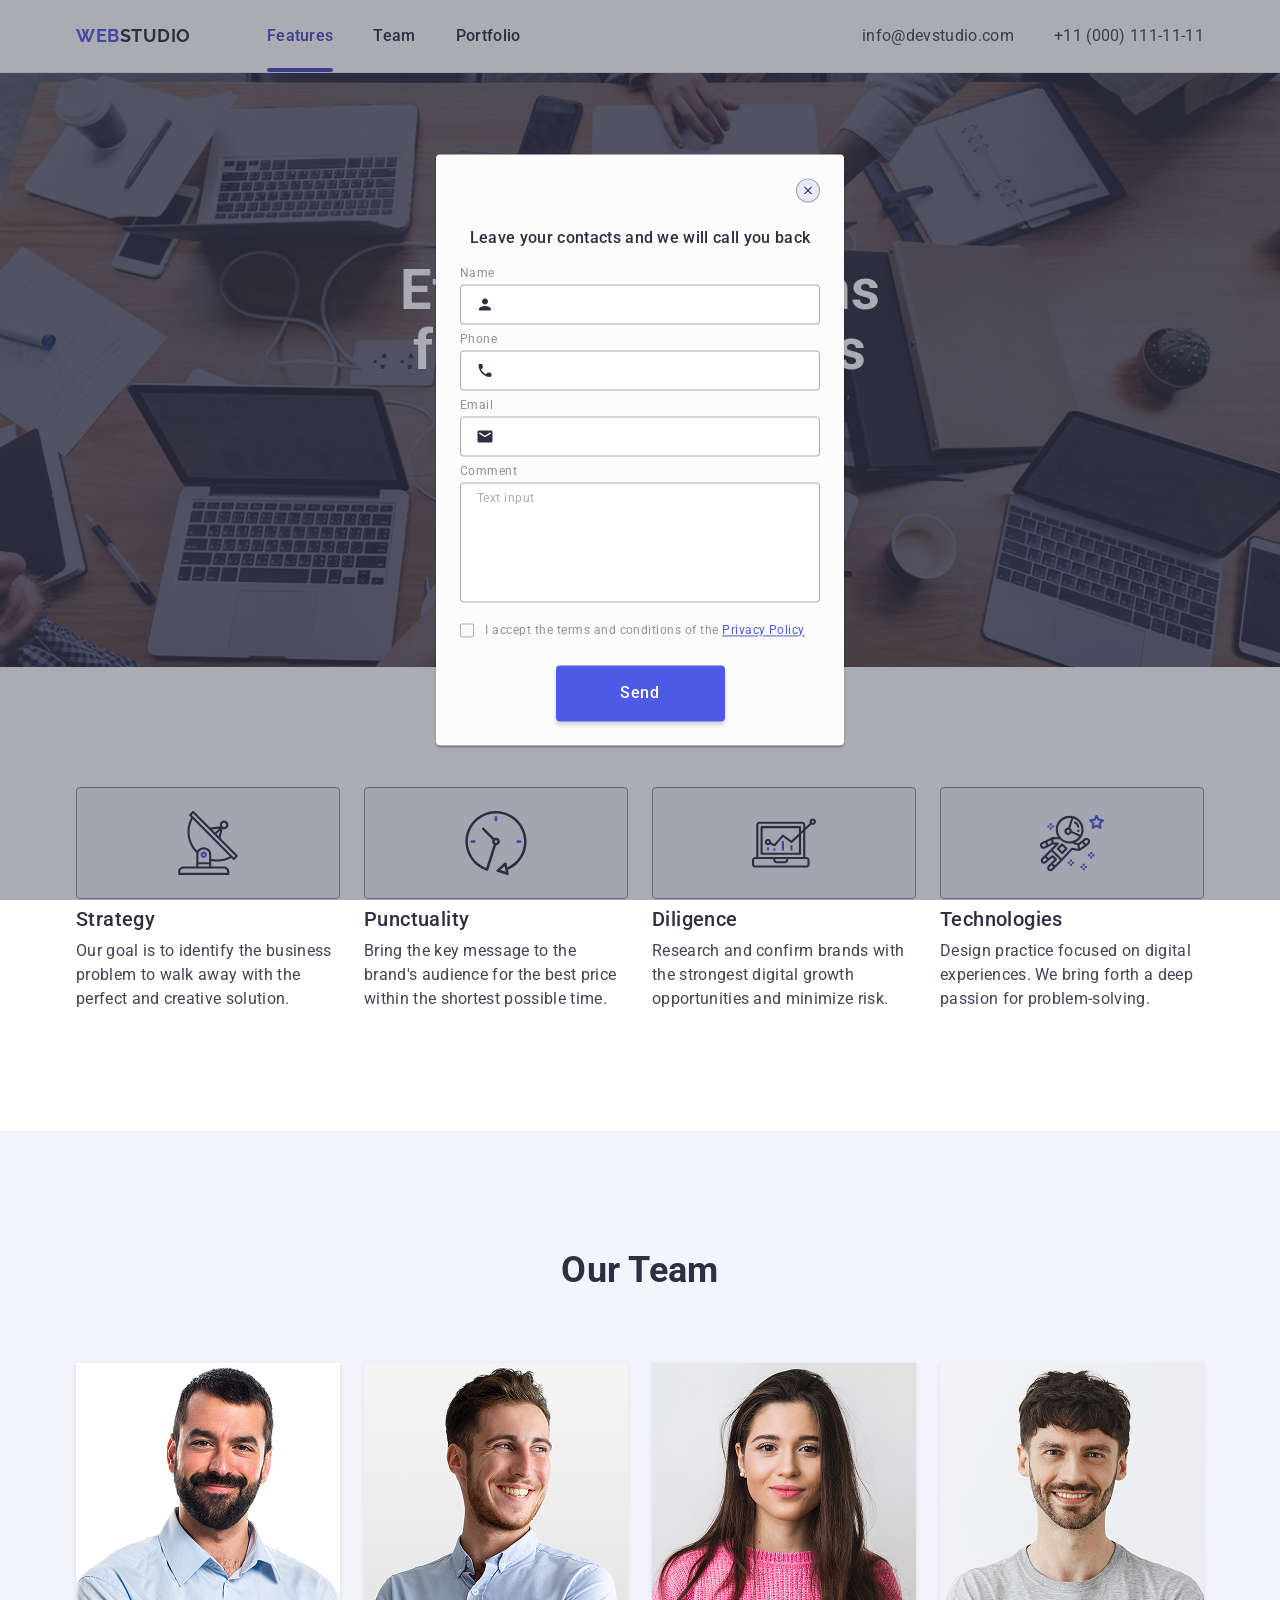
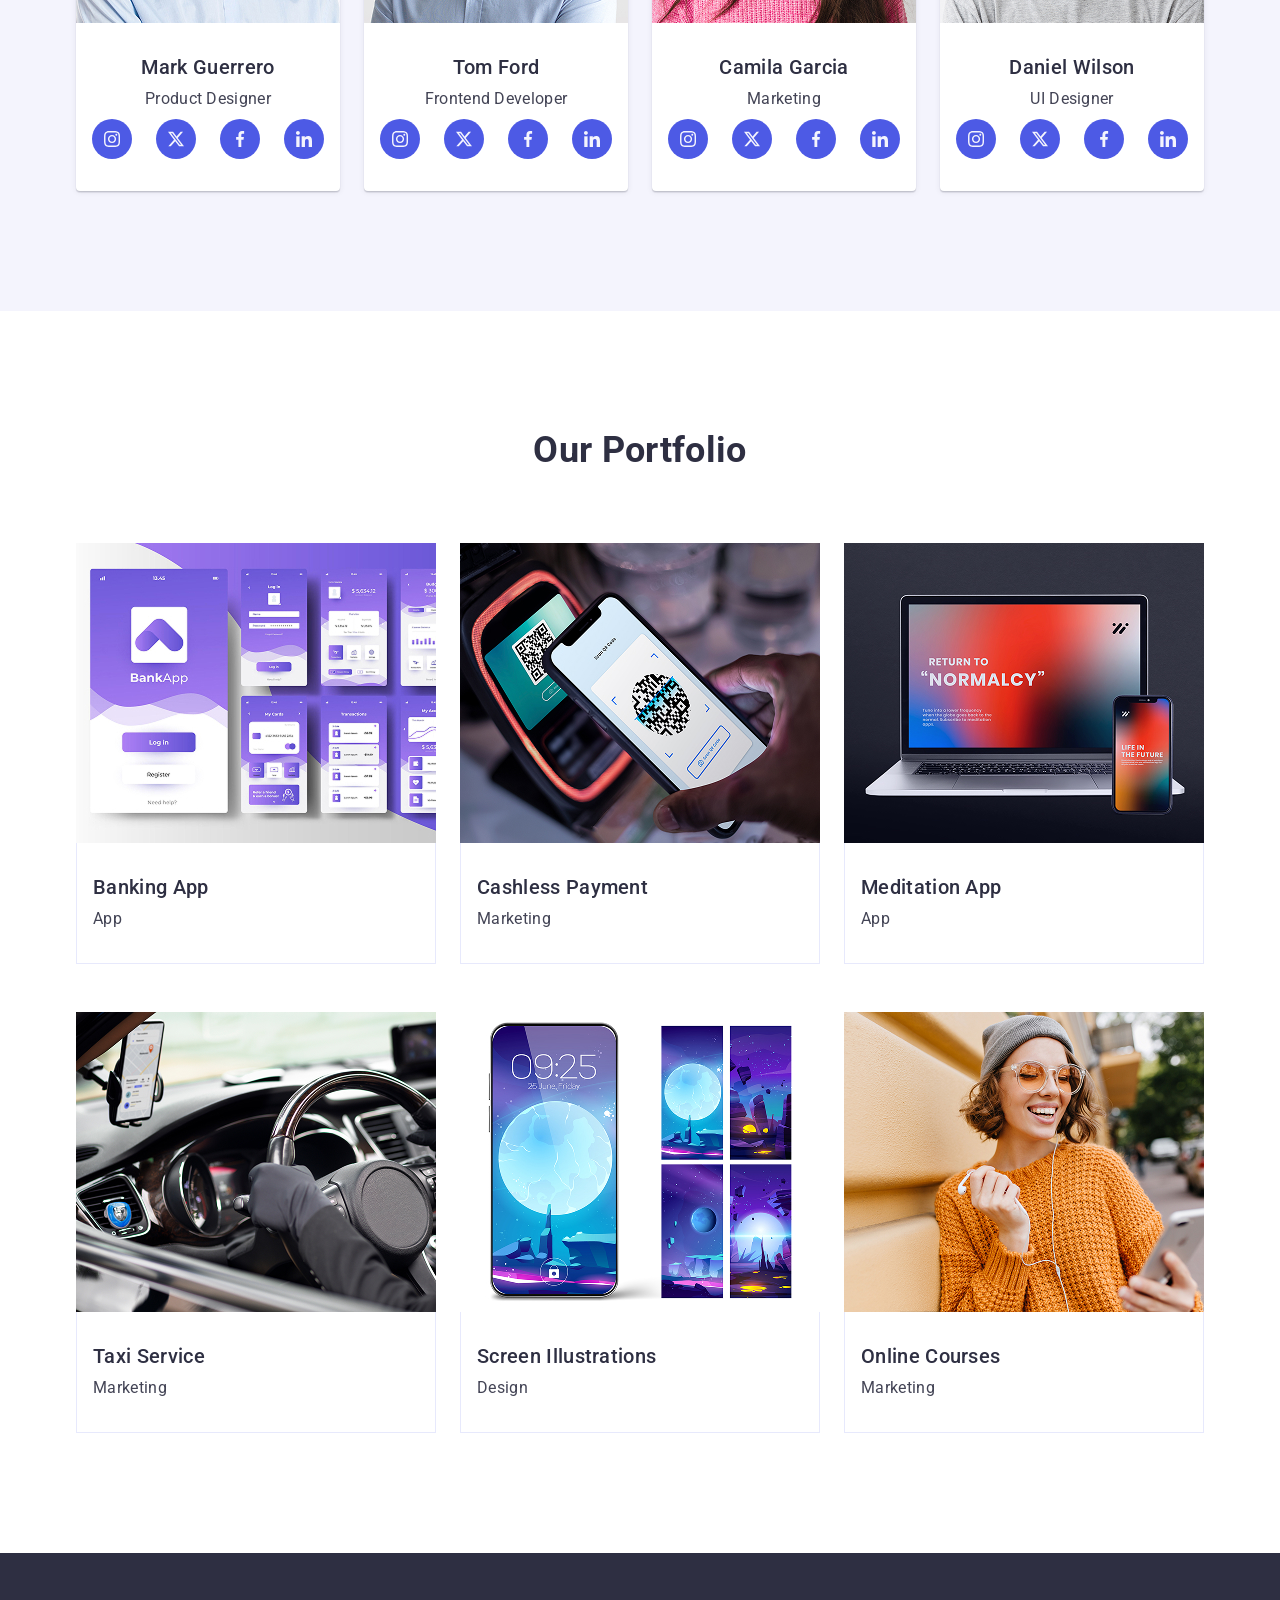
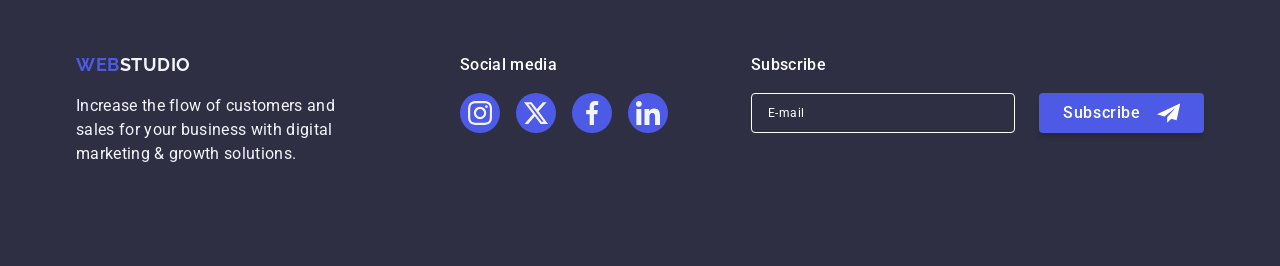
==== commit 948d7177: "Fixed modal block" ====
--- a/index.html
+++ b/index.html
@@ -604,7 +604,7 @@
     </footer>
     <!-- Modal window -->
     <div class="backdrop is-open" id="modal">
-      <div class="modal" id="modal">
+      <div class="modal">
         <button class="modal-btn" type="button" aria-label="close modal button">
           <svg class="modal-btn-icon" width="8" height="8">
             <use href="./images/icons.svg#close"></use>
@@ -625,7 +625,7 @@
                 required
                 minlength="2"
               />
-              <svg class="modal-form-icon" width="24" height="24">
+              <svg class="modal-form-icon" width="18" height="24">
                 <use href="./images/icons.svg#person"></use>
               </svg>
             </div>
@@ -640,7 +640,7 @@
                 name="user_phone"
                 required
               />
-              <svg class="modal-form-icon" width="24" height="24">
+              <svg class="modal-form-icon" width="18" height="24">
                 <use href="./images/icons.svg#phone"></use>
               </svg>
             </div>
@@ -655,7 +655,7 @@
                 name="user_email"
                 required
               />
-              <svg class="modal-form-icon" width="24" height="24">
+              <svg class="modal-form-icon" width="18" height="24">
                 <use href="./images/icons.svg#email"></use>
               </svg>
             </div>
@@ -683,7 +683,7 @@
             />
             <label class="modal-form-policy" for="user_policy">
               <span class="modal-form-checkbox">
-                <svg class="modal-form-checkbox-icon" width="10" height="10">
+                <svg class="modal-form-checkbox-icon" width="10" height="8">
                   <use href="./images/icons.svg#check-mark"></use>
                 </svg>
               </span>
